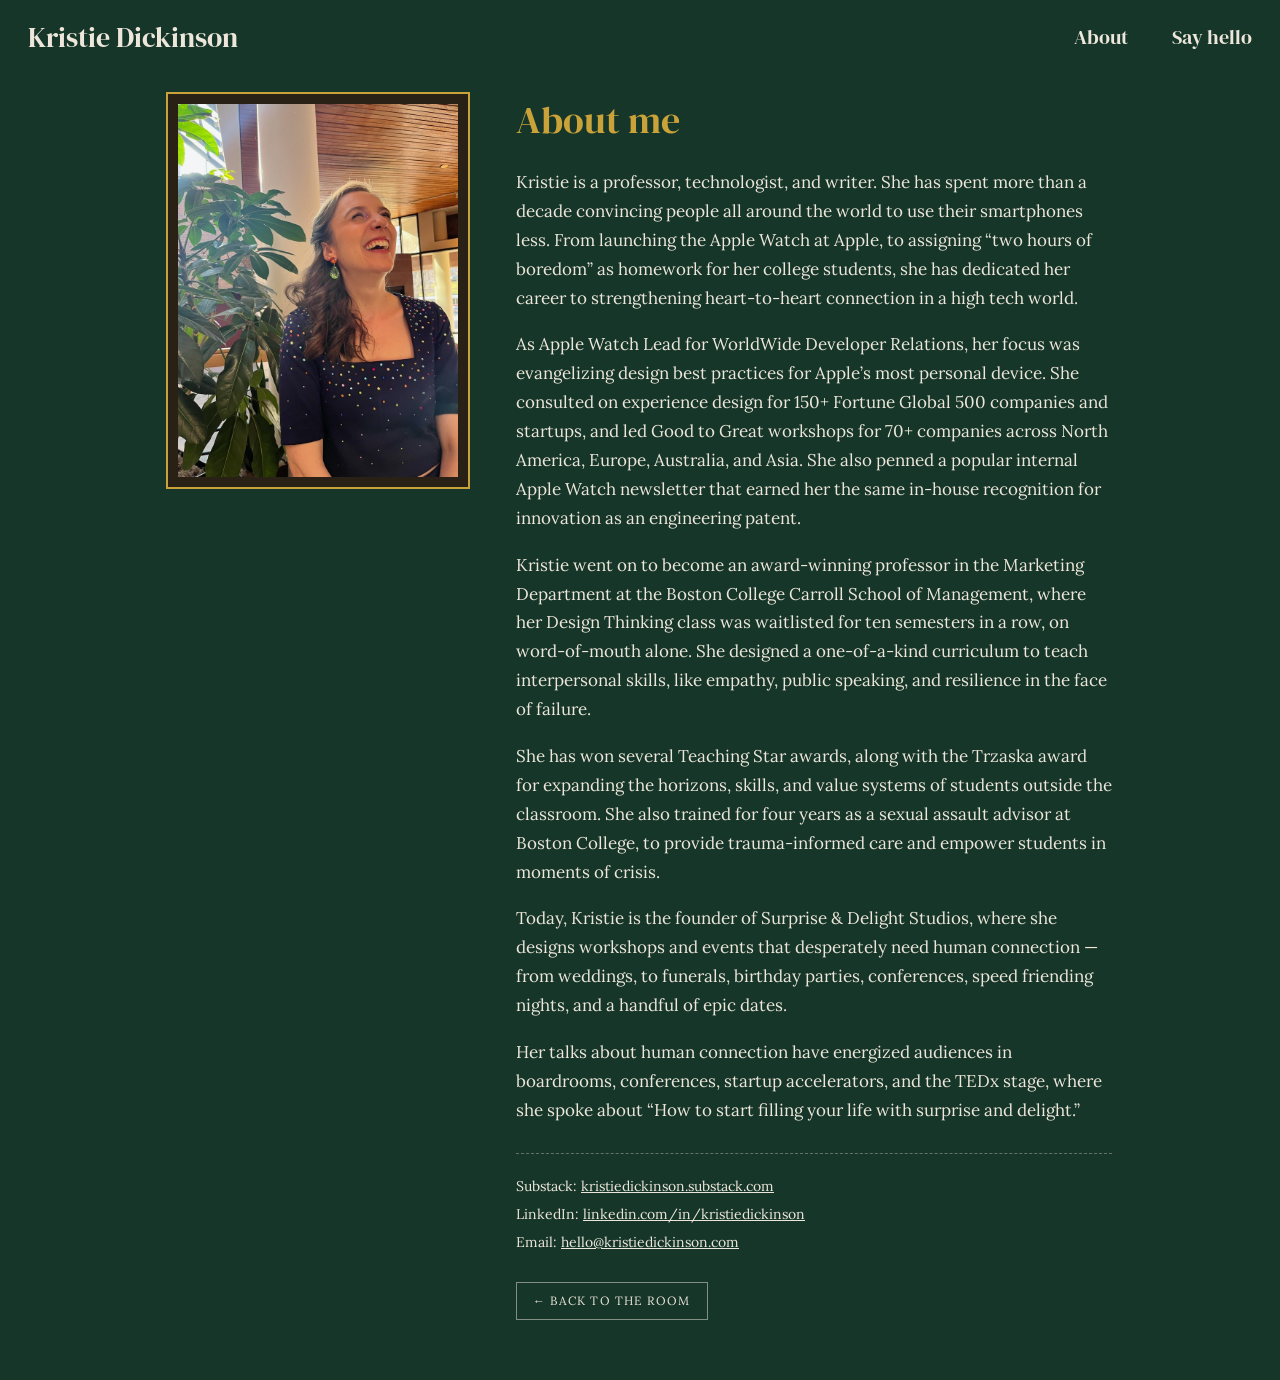
==== about.html @ 10a8c117 "new gallery wall home page with essays pop-up Co-Authored-By: Claude Opus 5.5 <noreply@anthropic.com" ====
<!doctype html>
<html lang="en">
<head>
<meta charset="utf-8">
<meta name="viewport" content="width=device-width, initial-scale=1">
<title>About Kristie Dickinson</title>
<meta name="description" content="Kristie Dickinson is a professor, technologist, and writer.">
<link rel="preconnect" href="https://fonts.googleapis.com">
<link href="https://fonts.googleapis.com/css2?family=Courier+Prime:ital,wght@0,400;0,700;1,400&family=Lora:ital,wght@0,400;0,600;1,400&family=DM+Serif+Display&display=swap" rel="stylesheet">
<style>
  :root{--green:#1F4A3A;--green-dark:#163629;--cream:#EDE6DA;--brass:#C9A23A}
  *{box-sizing:border-box}
  html,body{margin:0}
  body{background:var(--green-dark);color:var(--cream);font-family:Lora,Georgia,serif;min-height:100vh}
  header{display:flex;justify-content:space-between;align-items:baseline;padding:18px 28px 14px;letter-spacing:.14em;text-transform:uppercase;font-size:13px}
  header{align-items:center} header a{color:var(--cream);text-decoration:none} header .name{font-family:"DM Serif Display",Georgia,serif;font-size:28px;letter-spacing:0;text-transform:none}
  header .top a{font-family:"DM Serif Display",Georgia,serif;font-size:20px;letter-spacing:0;text-transform:none;margin-left:44px} header .top a:hover{color:var(--brass)}
  main{max-width:1000px;margin:24px auto 60px;padding:0 28px;display:grid;grid-template-columns:300px 1fr;gap:48px;align-items:start}
  .photo{position:sticky;top:24px}
  .photo img{display:block;width:100%;border:10px solid #2a2116;box-shadow:0 0 0 2px var(--brass)}
  h1{margin:0 0 22px;font-family:"DM Serif Display",Georgia,serif;font-weight:400;font-size:38px;color:var(--brass)}
  p{line-height:1.7;margin:0 0 18px;font-size:17px;font-family:Lora,Georgia,serif}
  .links{font-family:Lora,Georgia,serif}
  .links{margin-top:28px;padding-top:18px;border-top:1px dashed rgba(237,230,218,.35);font-size:14px;line-height:2}
  .links a{color:var(--cream)}
  .back{display:inline-block;margin-top:26px;color:var(--cream);border:1px solid rgba(237,230,218,.5);padding:10px 16px;text-decoration:none;letter-spacing:.1em;text-transform:uppercase;font-size:12px}
  @media (max-width:700px){
    header{padding:12px 16px 10px;font-size:11px} header .name{font-size:21px} header .top a{margin-left:14px;font-size:16px}
    main{grid-template-columns:1fr;gap:26px;padding:0 16px;margin-top:12px}
    .photo{position:static;max-width:260px;margin:0 auto}
    p{font-size:15px}
  }
</style>
</head>
<body>
<header><a class="name" href="./">Kristie Dickinson</a><nav class="top"><a href="about.html">About</a><a href="./#hello">Say hello</a></nav></header>
<main>
  <div class="photo"><img src="art/about.jpg" alt="Kristie Dickinson, laughing"></div>
  <div>
    <h1>About me</h1>
    <p>Kristie is a professor, technologist, and writer. She has spent more than a decade convincing people all around the world to use their smartphones less. From launching the Apple Watch at Apple, to assigning “two hours of boredom” as homework for her college students, she has dedicated her career to strengthening heart-to-heart connection in a high tech world.</p>
    <p>As Apple Watch Lead for WorldWide Developer Relations, her focus was evangelizing design best practices for Apple’s most personal device. She consulted on experience design for 150+ Fortune Global 500 companies and startups, and led Good to Great workshops for 70+ companies across North America, Europe, Australia, and Asia. She also penned a popular internal Apple Watch newsletter that earned her the same in-house recognition for innovation as an engineering patent.</p>
    <p>Kristie went on to become an award-winning professor in the Marketing Department at the Boston College Carroll School of Management, where her Design Thinking class was waitlisted for ten semesters in a row, on word-of-mouth alone. She designed a one-of-a-kind curriculum to teach interpersonal skills, like empathy, public speaking, and resilience in the face of failure.</p>
    <p>She has won several Teaching Star awards, along with the Trzaska award for expanding the horizons, skills, and value systems of students outside the classroom. She also trained for four years as a sexual assault advisor at Boston College, to provide trauma-informed care and empower students in moments of crisis.</p>
    <p>Today, Kristie is the founder of Surprise &amp; Delight Studios, where she designs workshops and events that desperately need human connection — from weddings, to funerals, birthday parties, conferences, speed friending nights, and a handful of epic dates.</p>
    <p>Her talks about human connection have energized audiences in boardrooms, conferences, startup accelerators, and the TEDx stage, where she spoke about “How to start filling your life with surprise and delight.”</p>
    <div class="links">
      Substack: <a href="https://kristiedickinson.substack.com" target="_blank" rel="noopener">kristiedickinson.substack.com</a><br>
      LinkedIn: <a href="https://www.linkedin.com/in/kristiedickinson" target="_blank" rel="noopener">linkedin.com/in/kristiedickinson</a><br>
      Email: <a href="mailto:hello@kristiedickinson.com">hello@kristiedickinson.com</a>
    </div>
    <a class="back" href="./">← Back to the room</a>
  </div>
</main>
</body>
</html>
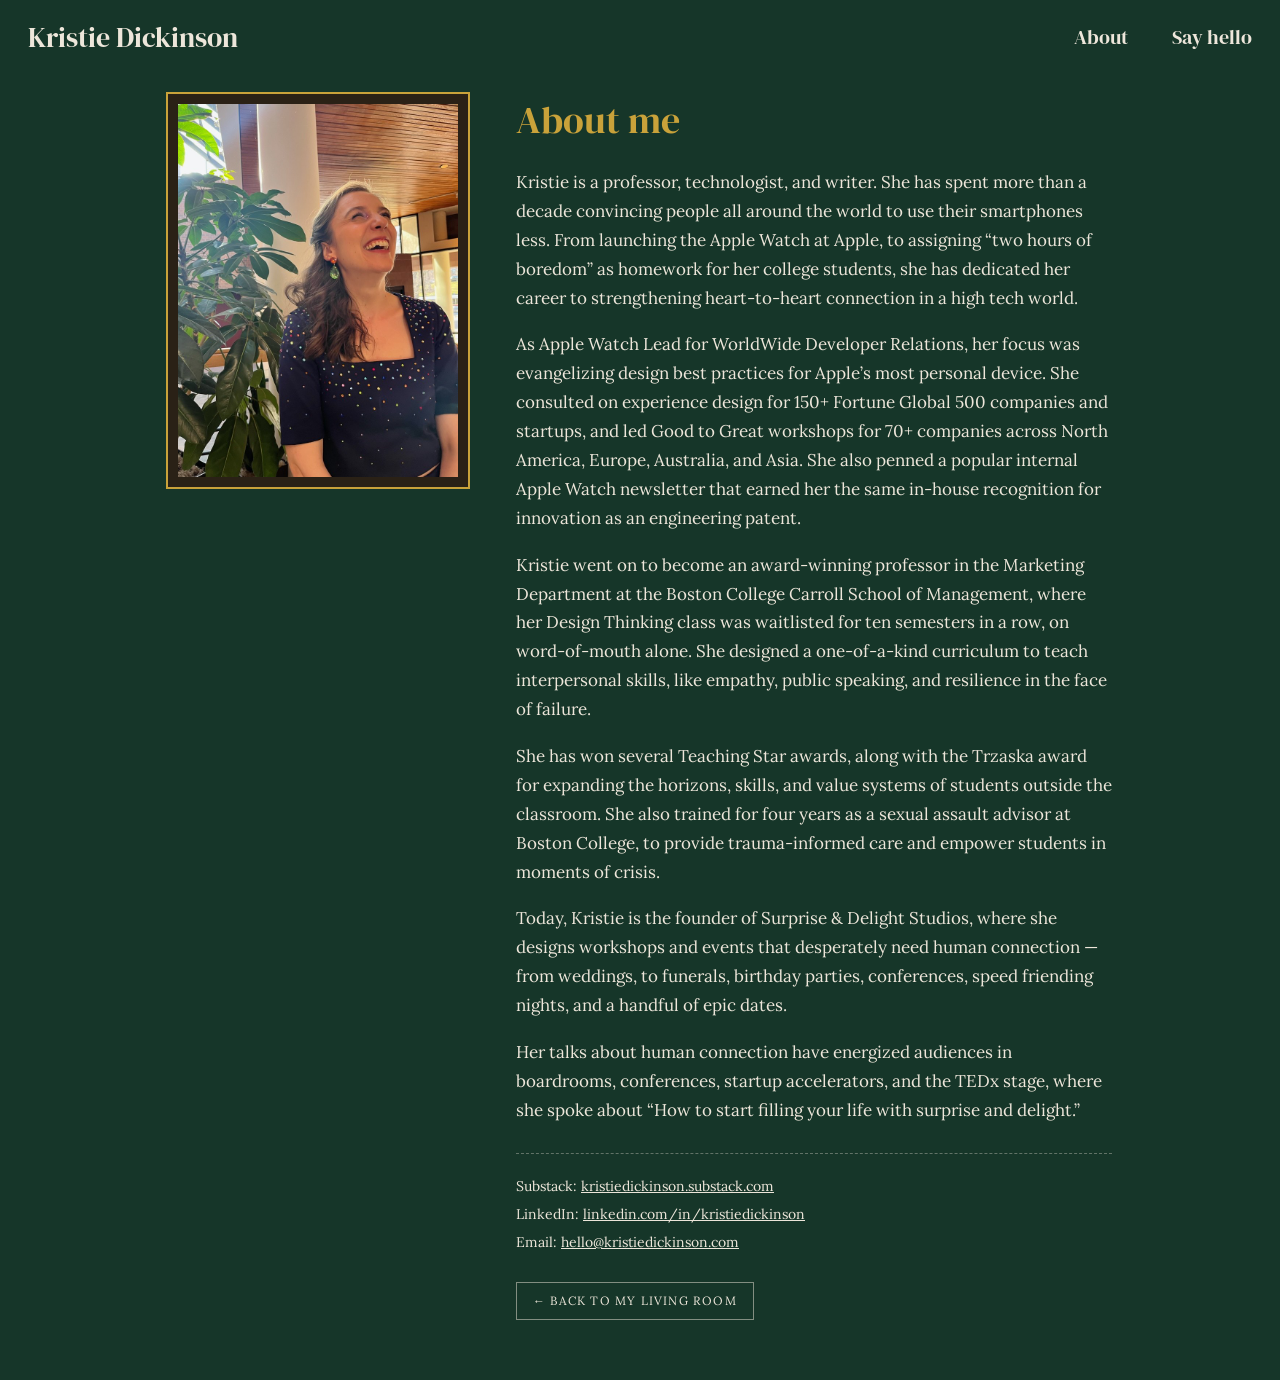
==== commit 1985a3e6: "show wall all at once, back to my living room, cut boots heading Co-Authored-By: Claude Opus 5.5 <no" ====
--- a/about.html
+++ b/about.html
@@ -49,7 +49,7 @@
       LinkedIn: <a href="https://www.linkedin.com/in/kristiedickinson" target="_blank" rel="noopener">linkedin.com/in/kristiedickinson</a><br>
       Email: <a href="mailto:hello@kristiedickinson.com">hello@kristiedickinson.com</a>
     </div>
-    <a class="back" href="./">← Back to the room</a>
+    <a class="back" href="./">← Back to my living room</a>
   </div>
 </main>
 </body>
